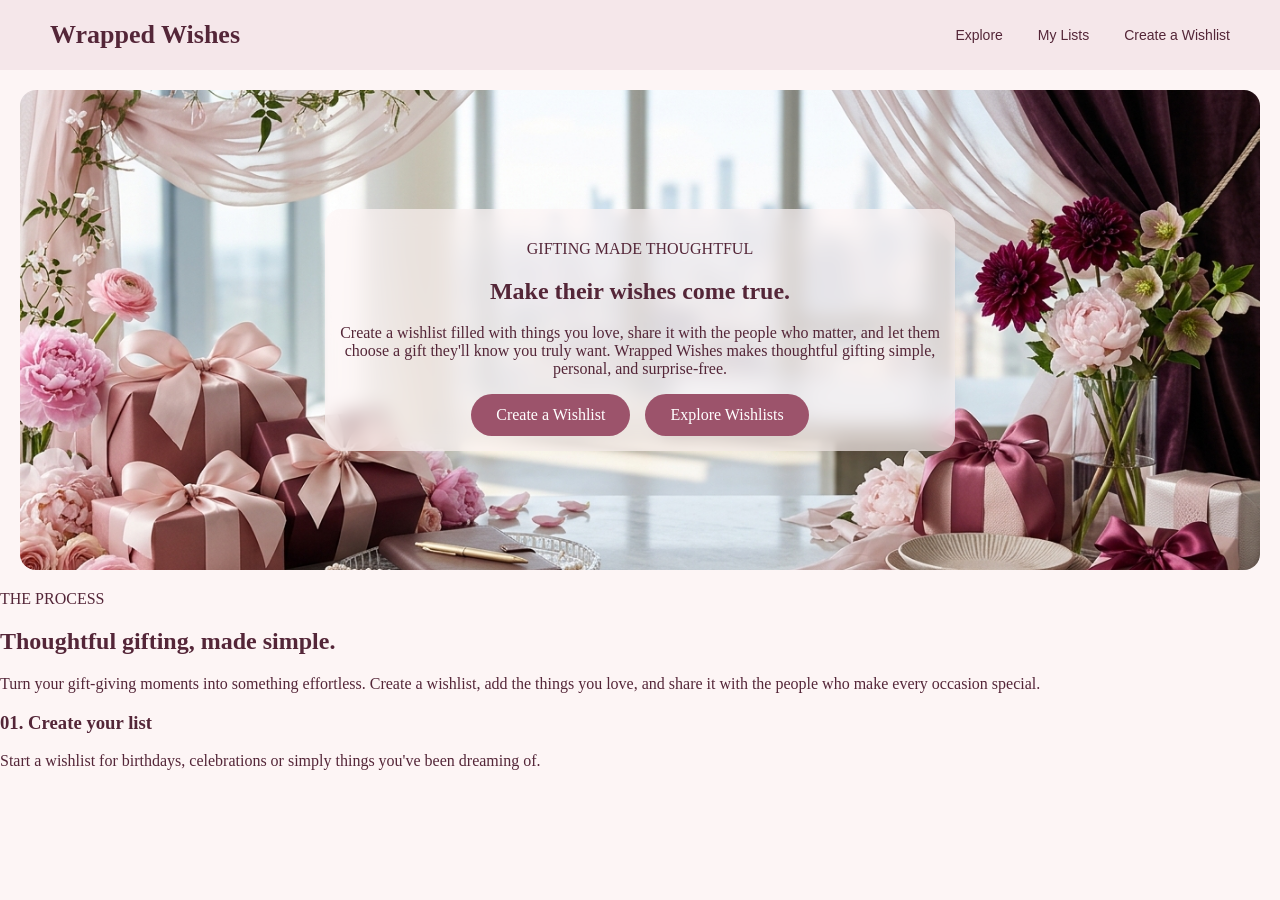
==== index.html @ 37ca3bba "Add my hero section along with the glass morphism effect card" ====
<!doctype html>
<html lang="en">

<head>
  <meta charset="UTF-8" />
  <meta name="viewport" content="width=device-width, initial-scale=1.0" />
  <title>Wrapped Wishes</title>
  <link rel="stylesheet" href="css/style.css" />
</head>

<body>
  <nav>
    <a class="logo" href="index.html">Wrapped Wishes</a>
    <div class="nav-links">
      <a href="explore.html">Explore</a>
      <a href="dashboard.html">My Lists</a>
      <a href="create-wishlist.html">Create a Wishlist</a>
    </div>
  </nav>
  <main>
    <section class="hero">
      <div class="hero-content">
        <p>GIFTING MADE THOUGHTFUL</p>
        <h1>Make their wishes come true.</h1>
        <p>
          Create a wishlist filled with things you love, share it with the
          people who matter, and let them choose a gift they'll know you truly
          want. Wrapped Wishes makes thoughtful gifting simple, personal, and
          surprise-free.

        </p>
        <div class="hero-buttons">
          <a href="create-wishlist.html">Create a Wishlist</a>
          <a href="explore.html">Explore Wishlists</a>
        </div>
    </section>
    <section class="how-it-works">
      <p>THE PROCESS</p>
      <h2>Thoughtful gifting, made simple.</h2>
      <p>Turn your gift-giving moments into something effortless. Create a wishlist, add the things you love, and share
        it with the people who make every occasion special.</p>
        <div class="cards"><div><h3>01. Create your list</h3><p>Start a wishlist for birthdays, celebrations or simply things you've been dreaming of.</p></div><div></div></div>
    </section>
  </main>
  <script src="js/main.js"></script>
</body>

</html>
---- css/style.css ----
:root {
  --soft-blush: #F5E7EA;
  --dusty-rose: #D99BAA;
  --berry: #9C536B;
  --deep-plum: #542638;
  --porcelain: #FDF5F5;
}body {margin: 0;
background-color: var(--porcelain);
color: var(--deep-plum);
}
nav {background-color: var(--soft-blush)
; display: flex;
justify-content: space-between;
align-items: center;
padding: 20px 50px;
}
nav a {color: var(--deep-plum);
text-decoration: none;
font-family: 'Poppins', sans-serif;
  font-size: 14px;}
  nav a:hover {color: var(--berry);}
.logo {color: var(--deep-plum);
font-family: 'Playfair Display', serif;
  font-size: 26px;
  font-weight: 600;}
  .nav-links {
  display: flex;
  gap: 35px;
  align-items: center;
}
.hero {
  background-image: url("../images/hero image.jpg");
  min-height: 400px;
  background-size: cover;
  background-position: center;
  display: flex;
  justify-content: center;
  align-items: center;
  padding: 40px;
  margin: 20px;
  border-radius: 16px;
}
.hero-content {text-align: center;
  max-width: 600px;
  margin: 0 auto;
  text-align: center;
  background: rgba(253, 245, 245, 0.65);
  backdrop-filter: blur(10px);
  border-radius: 16px;
  padding: 15px;
}
.hero-buttons  {
  display: flex;
  justify-content: center;
  gap: 15px;
}

.hero-buttons a {
  background-color: var(--berry);
  color: white;
  text-decoration: none;
  padding: 12px 25px;
  border-radius: 30px;
}
.hero-buttons a:hover {
  background-color: #542638;
  transition: all 0.3s ease;
  transform: translateY(-3px);
}
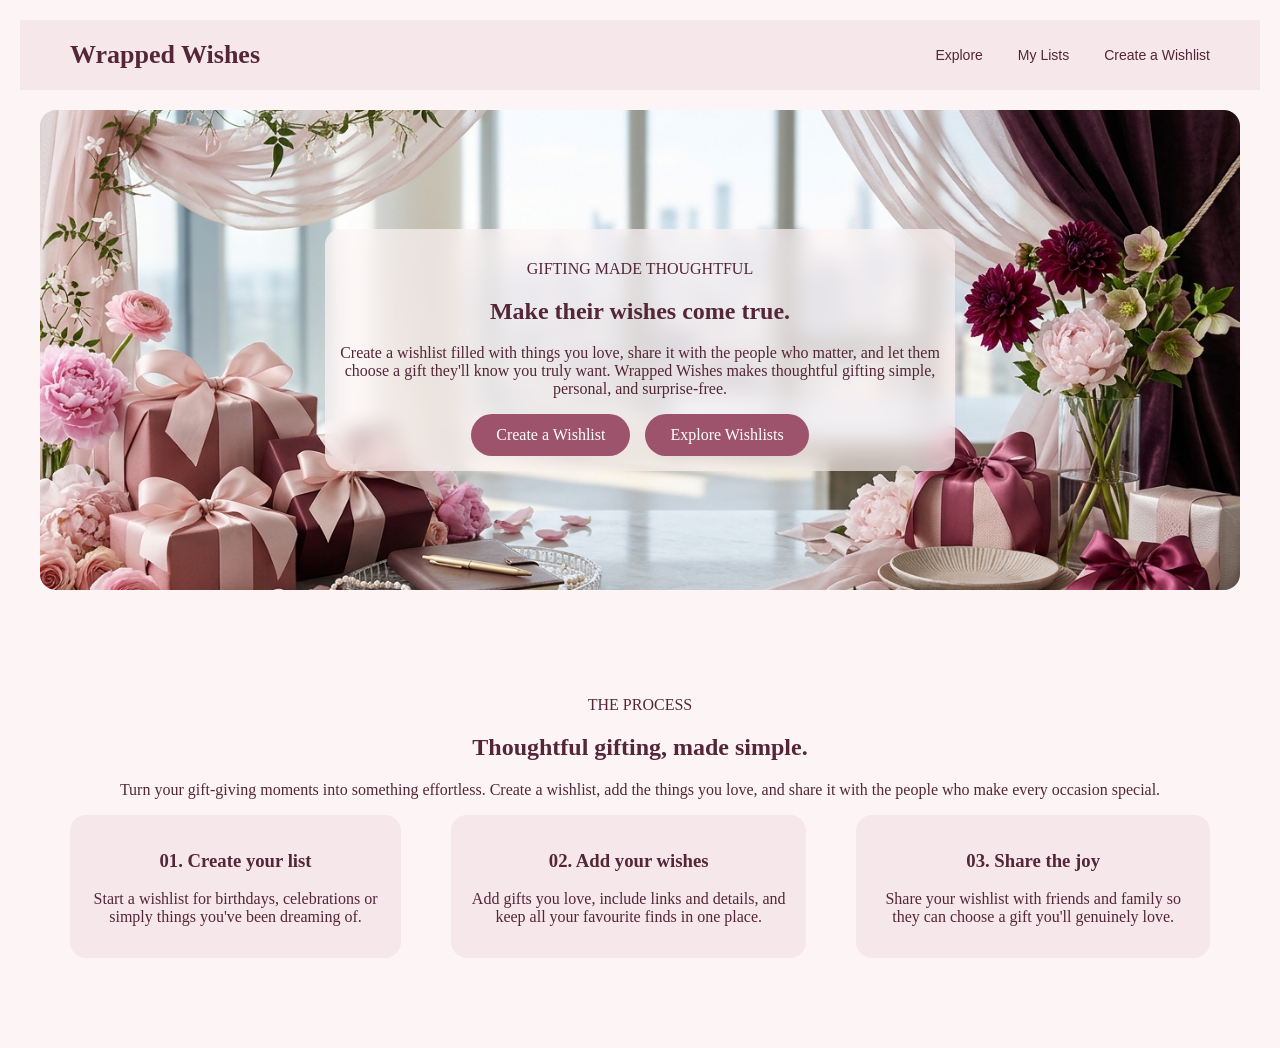
==== commit d6513a4e: "Add my how it works section" ====
--- a/index.html
+++ b/index.html
@@ -39,7 +39,20 @@
       <h2>Thoughtful gifting, made simple.</h2>
       <p>Turn your gift-giving moments into something effortless. Create a wishlist, add the things you love, and share
         it with the people who make every occasion special.</p>
-        <div class="cards"><div><h3>01. Create your list</h3><p>Start a wishlist for birthdays, celebrations or simply things you've been dreaming of.</p></div><div></div></div>
+      <div class="cards">
+        <div class="step-card">
+          <h3>01. Create your list</h3>
+          <p>Start a wishlist for birthdays, celebrations or simply things you've been dreaming of.</p>
+        </div>
+        <div class="wishes-card">
+          <h3>02. Add your wishes</h3>
+          <p>Add gifts you love, include links and details, and keep all your favourite finds in one place.</p>
+        </div>
+        <div class="share-card">
+          <h3>03. Share the joy</h3>
+          <p>Share your wishlist with friends and family so they can choose a gift you'll genuinely love.</p>
+        </div>
+      </div>
     </section>
   </main>
   <script src="js/main.js"></script>
--- a/css/style.css
+++ b/css/style.css
@@ -7,12 +7,15 @@
 }body {margin: 0;
 background-color: var(--porcelain);
 color: var(--deep-plum);
+margin: 20px;
 }
 nav {background-color: var(--soft-blush)
 ; display: flex;
 justify-content: space-between;
 align-items: center;
 padding: 20px 50px;
+margin: 0;
+
 }
 nav a {color: var(--deep-plum);
 text-decoration: none;
@@ -66,4 +69,22 @@
   background-color: #542638;
   transition: all 0.3s ease;
   transform: translateY(-3px);
-}+}
+.how-it-works {
+  padding: 70px 50px;
+  text-align: center;
+} 
+.cards {display: flex;
+justify-content: space-between; 
+max-width: fit-content;
+gap: 50px;
+}
+.step-card{background-color: var(--soft-blush);border-radius: 16px;
+  padding: 16px;
+}
+.wishes-card{background-color: var(--soft-blush);border-radius: 16px;
+  padding: 16px;
+}
+.share-card{background-color: var(--soft-blush);border-radius: 16px;
+  padding: 16px;
+}
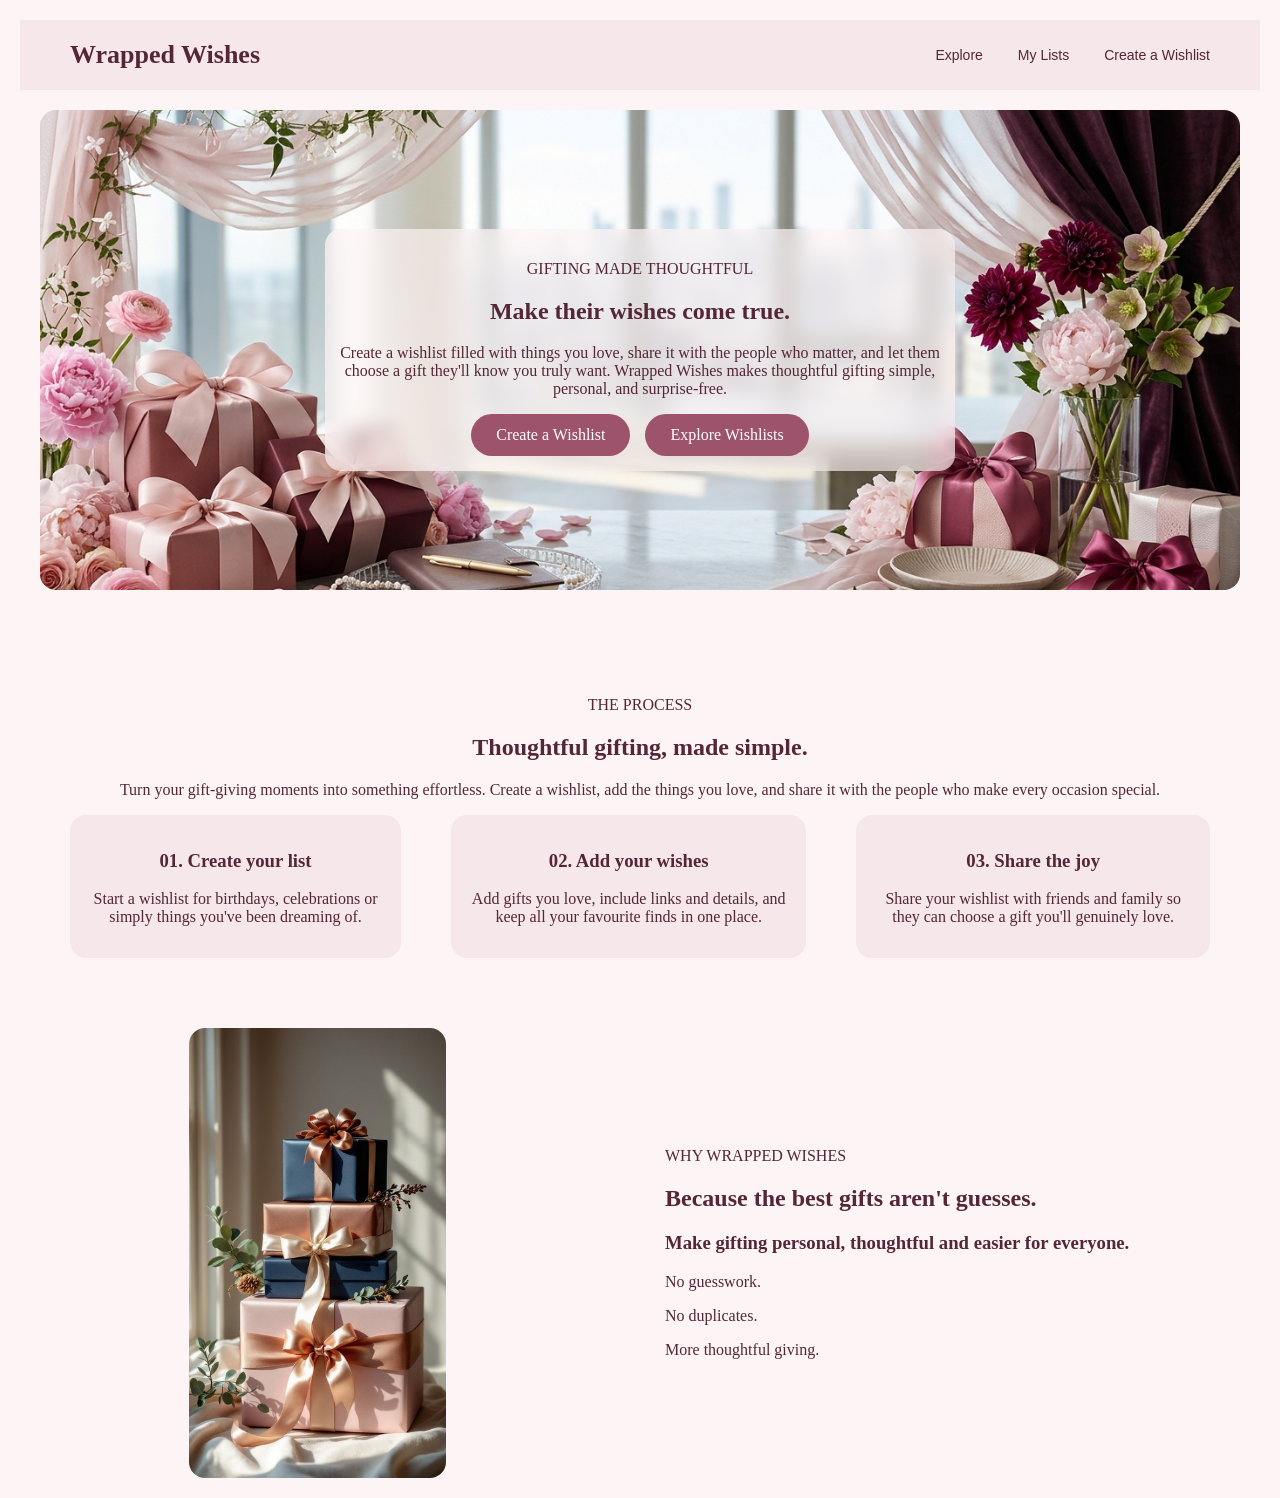
==== commit 44292d1a: "Add my why-us section" ====
--- a/index.html
+++ b/index.html
@@ -33,6 +33,7 @@
           <a href="create-wishlist.html">Create a Wishlist</a>
           <a href="explore.html">Explore Wishlists</a>
         </div>
+        </div>
     </section>
     <section class="how-it-works">
       <p>THE PROCESS</p>
@@ -54,6 +55,19 @@
         </div>
       </div>
     </section>
+    <section class="why-us">
+      <div class="why-image"> <img src="images/why-img.jpg" alt="An image of gift boxes"></div>
+      <div class="why-content">
+        <p>WHY WRAPPED WISHES</p>
+        <h2>Because the best gifts aren't guesses.</h2>
+        <h3>Make gifting personal, thoughtful and easier for everyone.</h3>
+        <p>No guesswork.</p>
+        <p>No duplicates.</p>
+        <p>More thoughtful giving.
+
+        </p>
+      </div>
+    </section>
   </main>
   <script src="js/main.js"></script>
 </body>
--- a/css/style.css
+++ b/css/style.css
@@ -1,32 +1,40 @@
 :root {
-  --soft-blush: #F5E7EA;
-  --dusty-rose: #D99BAA;
-  --berry: #9C536B;
+  --soft-blush: #f5e7ea;
+  --dusty-rose: #d99baa;
+  --berry: #9c536b;
   --deep-plum: #542638;
-  --porcelain: #FDF5F5;
-}body {margin: 0;
-background-color: var(--porcelain);
-color: var(--deep-plum);
-margin: 20px;
+  --porcelain: #fdf5f5;
 }
-nav {background-color: var(--soft-blush)
-; display: flex;
-justify-content: space-between;
-align-items: center;
-padding: 20px 50px;
-margin: 0;
-
+body {
+  margin: 0;
+  background-color: var(--porcelain);
+  color: var(--deep-plum);
+  margin: 20px;
 }
-nav a {color: var(--deep-plum);
-text-decoration: none;
-font-family: 'Poppins', sans-serif;
-  font-size: 14px;}
-  nav a:hover {color: var(--berry);}
-.logo {color: var(--deep-plum);
-font-family: 'Playfair Display', serif;
+nav {
+  background-color: var(--soft-blush);
+  display: flex;
+  justify-content: space-between;
+  align-items: center;
+  padding: 20px 50px;
+  margin: 0;
+}
+nav a {
+  color: var(--deep-plum);
+  text-decoration: none;
+  font-family: "Poppins", sans-serif;
+  font-size: 14px;
+}
+nav a:hover {
+  color: var(--berry);
+}
+.logo {
+  color: var(--deep-plum);
+  font-family: "Playfair Display", serif;
   font-size: 26px;
-  font-weight: 600;}
-  .nav-links {
+  font-weight: 600;
+}
+.nav-links {
   display: flex;
   gap: 35px;
   align-items: center;
@@ -43,7 +51,8 @@
   margin: 20px;
   border-radius: 16px;
 }
-.hero-content {text-align: center;
+.hero-content {
+  text-align: center;
   max-width: 600px;
   margin: 0 auto;
   text-align: center;
@@ -52,7 +61,7 @@
   border-radius: 16px;
   padding: 15px;
 }
-.hero-buttons  {
+.hero-buttons {
   display: flex;
   justify-content: center;
   gap: 15px;
@@ -73,18 +82,39 @@
 .how-it-works {
   padding: 70px 50px;
   text-align: center;
-} 
-.cards {display: flex;
-justify-content: space-between; 
-max-width: fit-content;
-gap: 50px;
 }
-.step-card{background-color: var(--soft-blush);border-radius: 16px;
+.cards {
+  display: flex;
+  justify-content: space-between;
+  max-width: fit-content;
+  gap: 50px;
+}
+.step-card {
+  background-color: var(--soft-blush);
+  border-radius: 16px;
   padding: 16px;
 }
-.wishes-card{background-color: var(--soft-blush);border-radius: 16px;
+.wishes-card {
+  background-color: var(--soft-blush);
+  border-radius: 16px;
   padding: 16px;
 }
-.share-card{background-color: var(--soft-blush);border-radius: 16px;
+.share-card {
+  background-color: var(--soft-blush);
+  border-radius: 16px;
   padding: 16px;
 }
+.why-us {
+  display: grid;
+  gap: 50px;
+  grid-template-columns: 1fr 1fr;
+  align-items: center;
+}
+.why-image img {
+  max-height: 450px;
+  height: 450px;
+  border-radius: 16px;
+  display: block;
+  margin-left: auto;
+  margin-right: auto;
+}
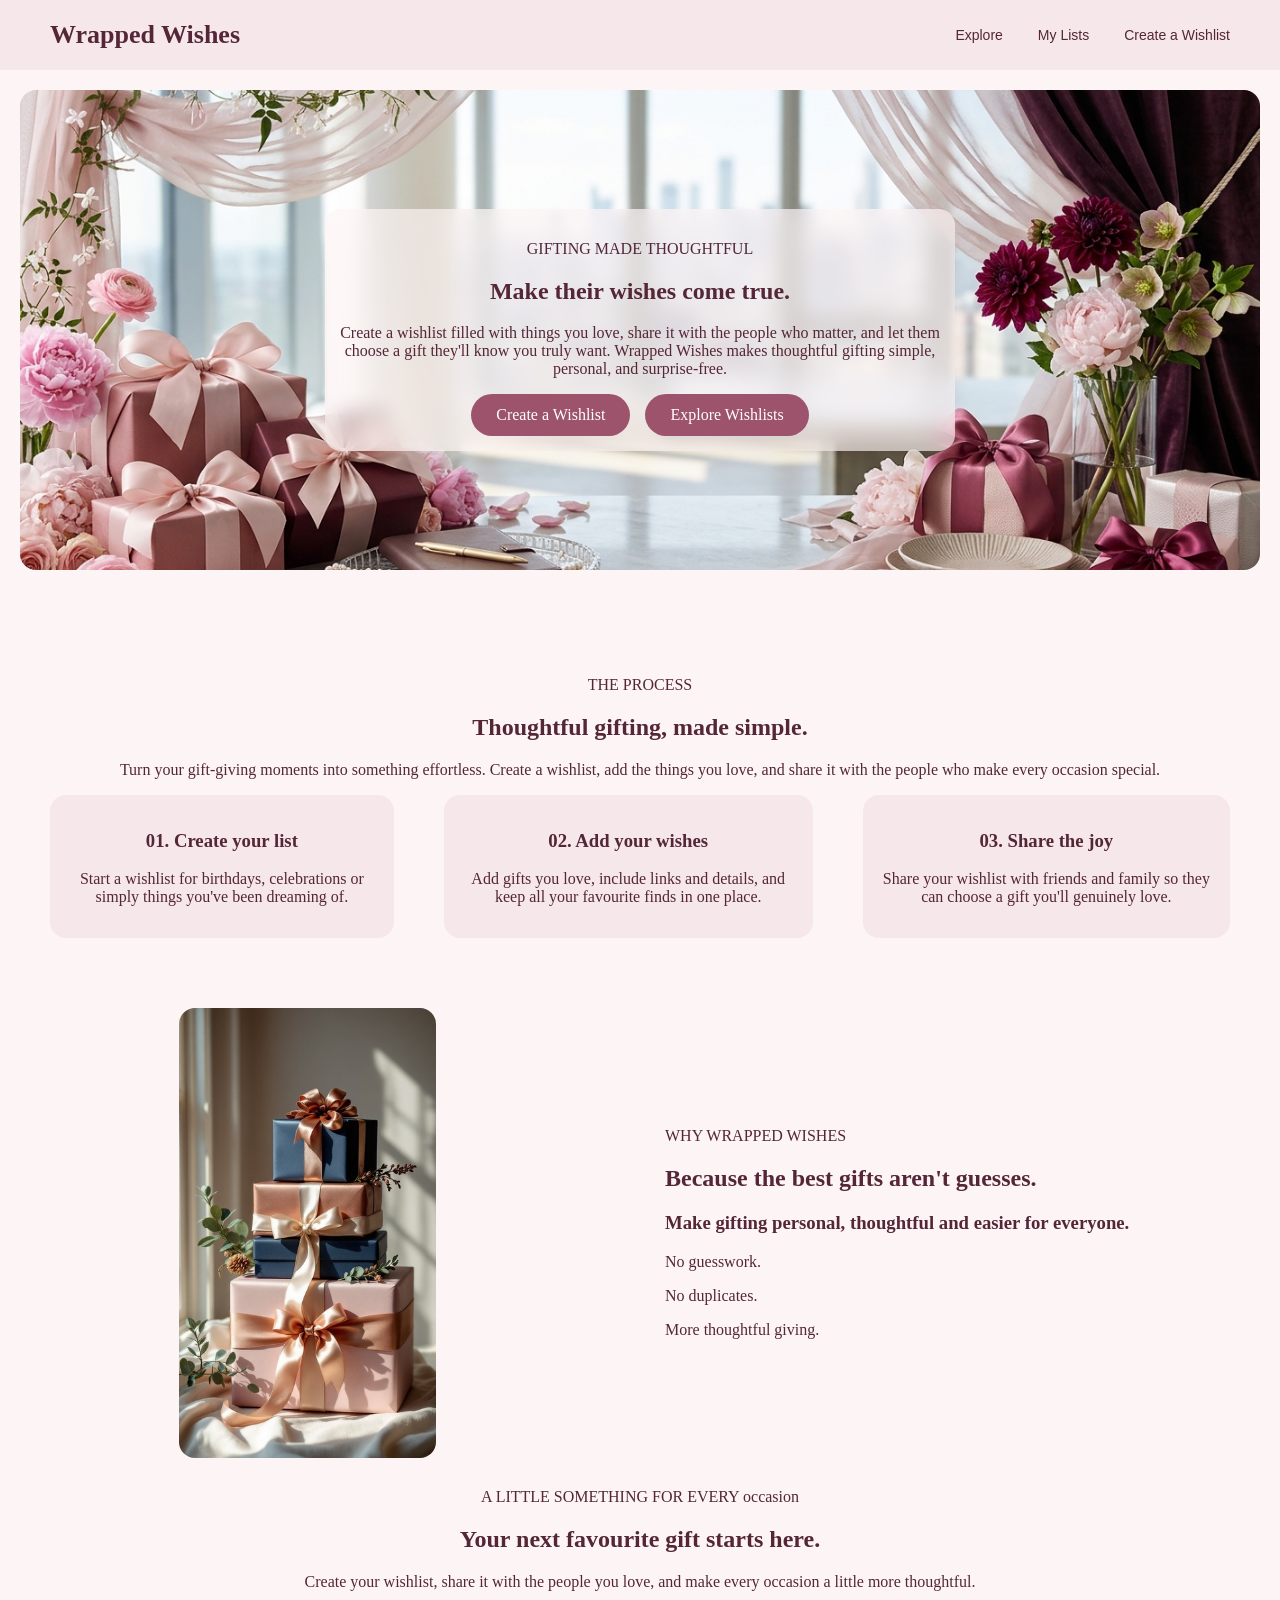
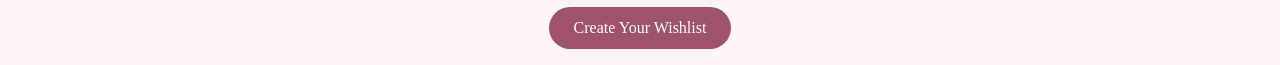
==== commit 069a1b62: "Add my CTA" ====
--- a/index.html
+++ b/index.html
@@ -1,75 +1,92 @@
 <!doctype html>
 <html lang="en">
+  <head>
+    <meta charset="UTF-8" />
+    <meta name="viewport" content="width=device-width, initial-scale=1.0" />
+    <title>Wrapped Wishes</title>
+    <link rel="stylesheet" href="css/style.css" />
+  </head>
 
-<head>
-  <meta charset="UTF-8" />
-  <meta name="viewport" content="width=device-width, initial-scale=1.0" />
-  <title>Wrapped Wishes</title>
-  <link rel="stylesheet" href="css/style.css" />
-</head>
-
-<body>
-  <nav>
-    <a class="logo" href="index.html">Wrapped Wishes</a>
-    <div class="nav-links">
-      <a href="explore.html">Explore</a>
-      <a href="dashboard.html">My Lists</a>
-      <a href="create-wishlist.html">Create a Wishlist</a>
-    </div>
-  </nav>
-  <main>
-    <section class="hero">
-      <div class="hero-content">
-        <p>GIFTING MADE THOUGHTFUL</p>
-        <h1>Make their wishes come true.</h1>
+  <body>
+    <nav>
+      <a class="logo" href="index.html">Wrapped Wishes</a>
+      <div class="nav-links">
+        <a href="explore.html">Explore</a>
+        <a href="dashboard.html">My Lists</a>
+        <a href="create-wishlist.html">Create a Wishlist</a>
+      </div>
+    </nav>
+    <main>
+      <section class="hero">
+        <div class="hero-content">
+          <p>GIFTING MADE THOUGHTFUL</p>
+          <h1>Make their wishes come true.</h1>
+          <p>
+            Create a wishlist filled with things you love, share it with the
+            people who matter, and let them choose a gift they'll know you truly
+            want. Wrapped Wishes makes thoughtful gifting simple, personal, and
+            surprise-free.
+          </p>
+          <div class="hero-buttons">
+            <a href="create-wishlist.html">Create a Wishlist</a>
+            <a href="explore.html">Explore Wishlists</a>
+          </div>
+        </div>
+      </section>
+      <section class="how-it-works">
+        <p>THE PROCESS</p>
+        <h2>Thoughtful gifting, made simple.</h2>
         <p>
-          Create a wishlist filled with things you love, share it with the
-          people who matter, and let them choose a gift they'll know you truly
-          want. Wrapped Wishes makes thoughtful gifting simple, personal, and
-          surprise-free.
-
+          Turn your gift-giving moments into something effortless. Create a
+          wishlist, add the things you love, and share it with the people who
+          make every occasion special.
         </p>
-        <div class="hero-buttons">
-          <a href="create-wishlist.html">Create a Wishlist</a>
-          <a href="explore.html">Explore Wishlists</a>
+        <div class="cards">
+          <div class="step-card">
+            <h3>01. Create your list</h3>
+            <p>
+              Start a wishlist for birthdays, celebrations or simply things
+              you've been dreaming of.
+            </p>
+          </div>
+          <div class="wishes-card">
+            <h3>02. Add your wishes</h3>
+            <p>
+              Add gifts you love, include links and details, and keep all your
+              favourite finds in one place.
+            </p>
+          </div>
+          <div class="share-card">
+            <h3>03. Share the joy</h3>
+            <p>
+              Share your wishlist with friends and family so they can choose a
+              gift you'll genuinely love.
+            </p>
+          </div>
         </div>
+      </section>
+      <section class="why-us">
+        <div class="why-image">
+          <img src="images/why-img.jpg" alt="An image of gift boxes" />
         </div>
-    </section>
-    <section class="how-it-works">
-      <p>THE PROCESS</p>
-      <h2>Thoughtful gifting, made simple.</h2>
-      <p>Turn your gift-giving moments into something effortless. Create a wishlist, add the things you love, and share
-        it with the people who make every occasion special.</p>
-      <div class="cards">
-        <div class="step-card">
-          <h3>01. Create your list</h3>
-          <p>Start a wishlist for birthdays, celebrations or simply things you've been dreaming of.</p>
+        <div class="why-content">
+          <p>WHY WRAPPED WISHES</p>
+          <h2>Because the best gifts aren't guesses.</h2>
+          <h3>Make gifting personal, thoughtful and easier for everyone.</h3>
+          <p>No guesswork.</p>
+          <p>No duplicates.</p>
+          <p>More thoughtful giving.</p>
         </div>
-        <div class="wishes-card">
-          <h3>02. Add your wishes</h3>
-          <p>Add gifts you love, include links and details, and keep all your favourite finds in one place.</p>
-        </div>
-        <div class="share-card">
-          <h3>03. Share the joy</h3>
-          <p>Share your wishlist with friends and family so they can choose a gift you'll genuinely love.</p>
-        </div>
-      </div>
-    </section>
-    <section class="why-us">
-      <div class="why-image"> <img src="images/why-img.jpg" alt="An image of gift boxes"></div>
-      <div class="why-content">
-        <p>WHY WRAPPED WISHES</p>
-        <h2>Because the best gifts aren't guesses.</h2>
-        <h3>Make gifting personal, thoughtful and easier for everyone.</h3>
-        <p>No guesswork.</p>
-        <p>No duplicates.</p>
-        <p>More thoughtful giving.
-
-        </p>
-      </div>
-    </section>
-  </main>
-  <script src="js/main.js"></script>
-</body>
-
-</html>+      </section>
+      <section class="CTA">
+        <p>A LITTLE SOMETHING FOR EVERY occasion</p>
+        <h2>Your next favourite gift starts here.</h2>
+        <p>
+          Create your wishlist, share it with the people you love, and make
+          every occasion a little more thoughtful.
+        </p> <p><a href="create-wishlist.html">Create Your Wishlist</a><p>
+      </section>
+    </main>
+    <script src="js/main.js"></script>
+  </body>
+</html>
--- a/css/style.css
+++ b/css/style.css
@@ -9,7 +9,7 @@
   margin: 0;
   background-color: var(--porcelain);
   color: var(--deep-plum);
-  margin: 20px;
+  
 }
 nav {
   background-color: var(--soft-blush);
@@ -118,3 +118,22 @@
   margin-left: auto;
   margin-right: auto;
 }
+.CTA {
+  text-align: center;
+  margin-top: 30px;
+}
+
+.CTA a {
+  display: inline-block;
+  background-color: var(--berry);
+  color: white;
+  text-decoration: none;
+  padding: 12px 25px;
+  border-radius: 30px;
+}
+
+.CTA a:hover {
+  background-color: #542638;
+  transition: all 0.3s ease;
+  transform: translateY(-3px);
+}
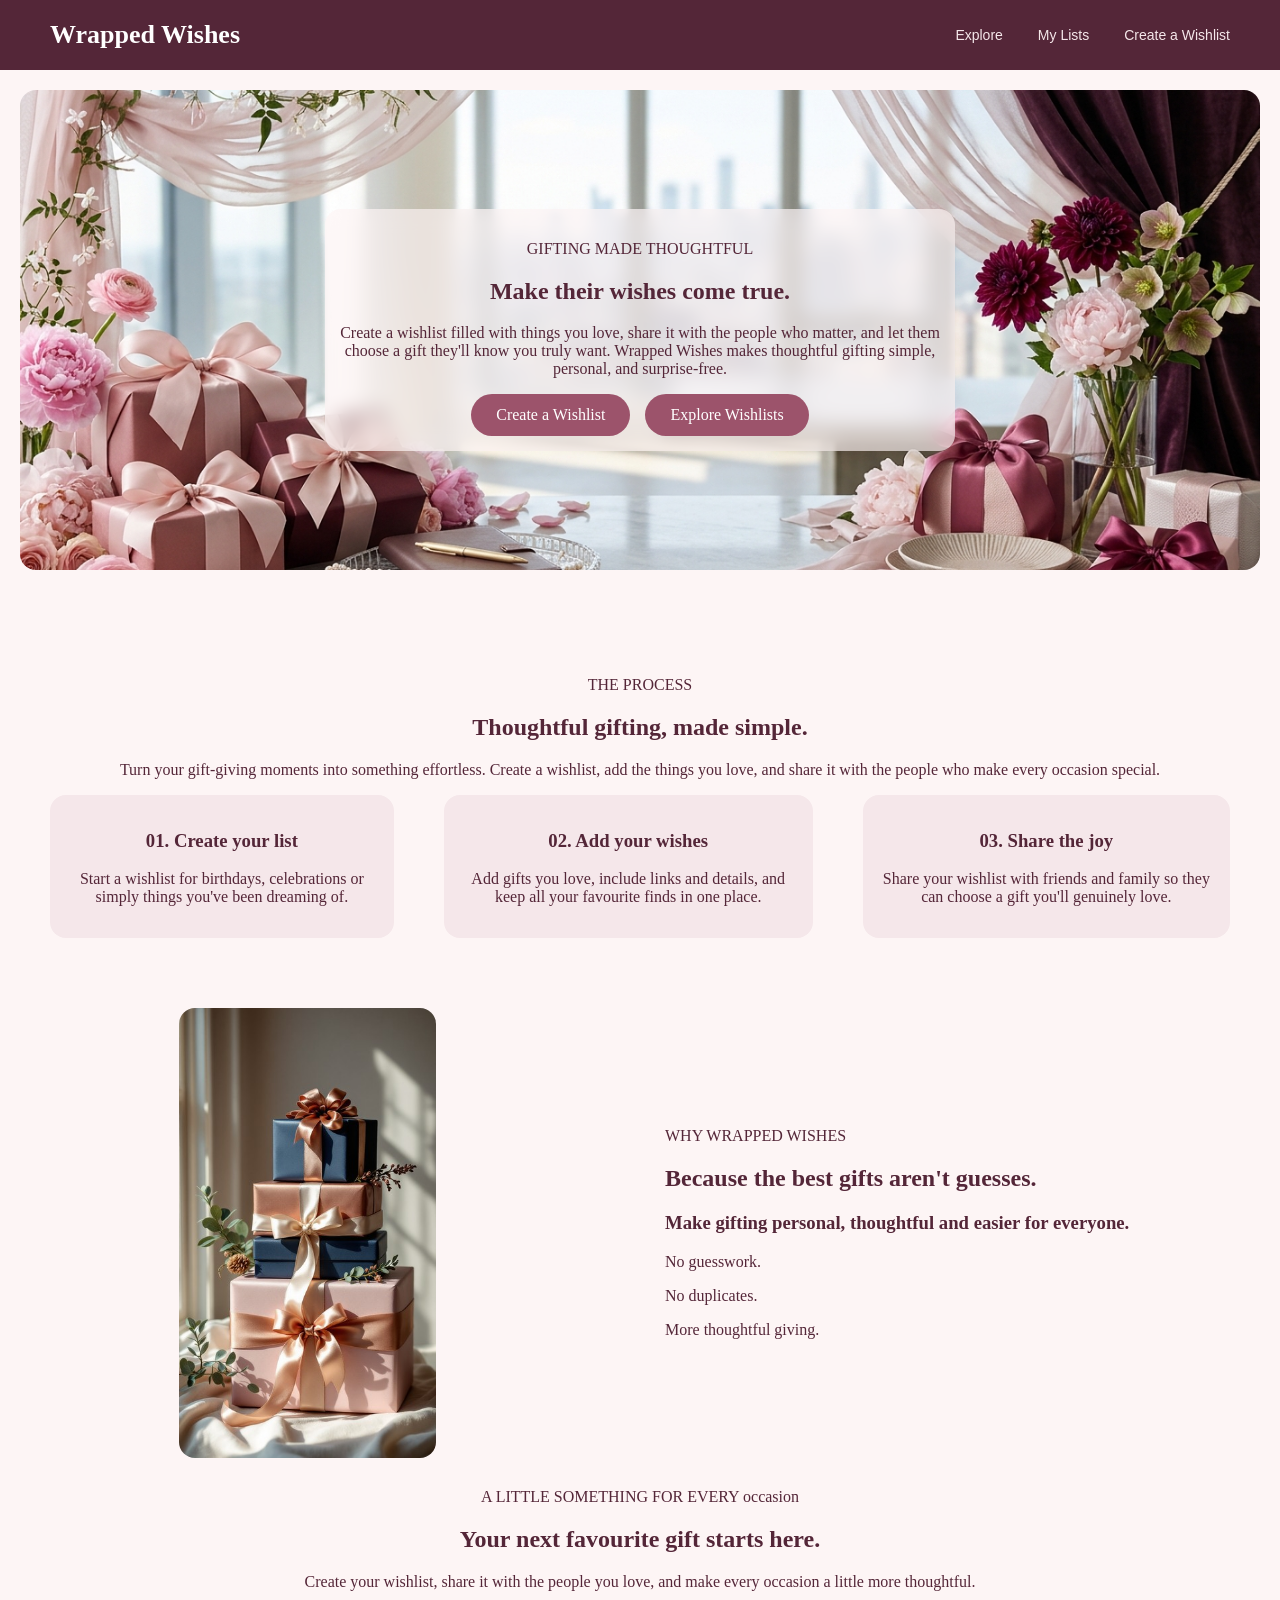
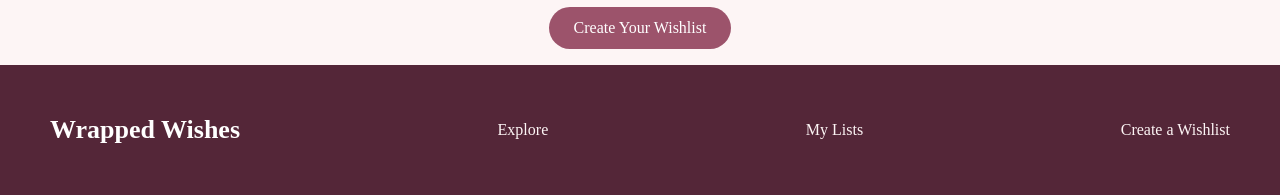
==== commit 2f0e1d19: "Add my unstyled sign in page" ====
--- a/index.html
+++ b/index.html
@@ -86,6 +86,14 @@
           every occasion a little more thoughtful.
         </p> <p><a href="create-wishlist.html">Create Your Wishlist</a><p>
       </section>
+      <section class="footer">
+        <footer>
+         <a class="logo" href="index.html">Wrapped Wishes</a>  
+        <a class="nav-links" href="explore.html">Explore</a>
+        <a class="nav-links" href="dashboard.html">My Lists</a>
+        <a class="nav-links" href="create-wishlist.html">Create a Wishlist</a>
+            </footer>
+      </section>
     </main>
     <script src="js/main.js"></script>
   </body>
--- a/css/style.css
+++ b/css/style.css
@@ -9,10 +9,9 @@
   margin: 0;
   background-color: var(--porcelain);
   color: var(--deep-plum);
-  
 }
 nav {
-  background-color: var(--soft-blush);
+  background-color: var(--deep-plum);
   display: flex;
   justify-content: space-between;
   align-items: center;
@@ -20,7 +19,7 @@
   margin: 0;
 }
 nav a {
-  color: var(--deep-plum);
+  color: var(--soft-blush);
   text-decoration: none;
   font-family: "Poppins", sans-serif;
   font-size: 14px;
@@ -137,3 +136,50 @@
   transition: all 0.3s ease;
   transform: translateY(-3px);
 }
+footer {
+  display: flex;
+  justify-content: space-between;
+  align-items: center;
+  width: 100%;
+  max-width: 100%;
+  padding: 50px;
+  box-sizing: border-box;
+  background-color: #542638;
+}
+.logo {
+  color: white;
+}
+footer a {
+  text-decoration: none;
+  color: #fdf5f5;
+}
+.back-button {
+  background-color: #542638;
+  color: white;
+  padding: 9px;
+  border-radius: 16px;
+  margin: 10px;
+  text-decoration: none;
+}
+.container {
+  display: flex;
+  width: 100%;
+
+}
+
+.left,
+.right {
+  width: 50%;
+  box-sizing: border-box;
+  padding: 40px;
+}
+.left img {
+  width: 100%;
+  max-width: 400px;
+  height: 300px;
+  object-fit: cover;
+  display: block;
+  margin: 20px auto;
+  border-radius: 16px;
+}
+.container {display: flex; justify-content: space-between; align-items: center; min-height: 100vh; padding: 4rem;}
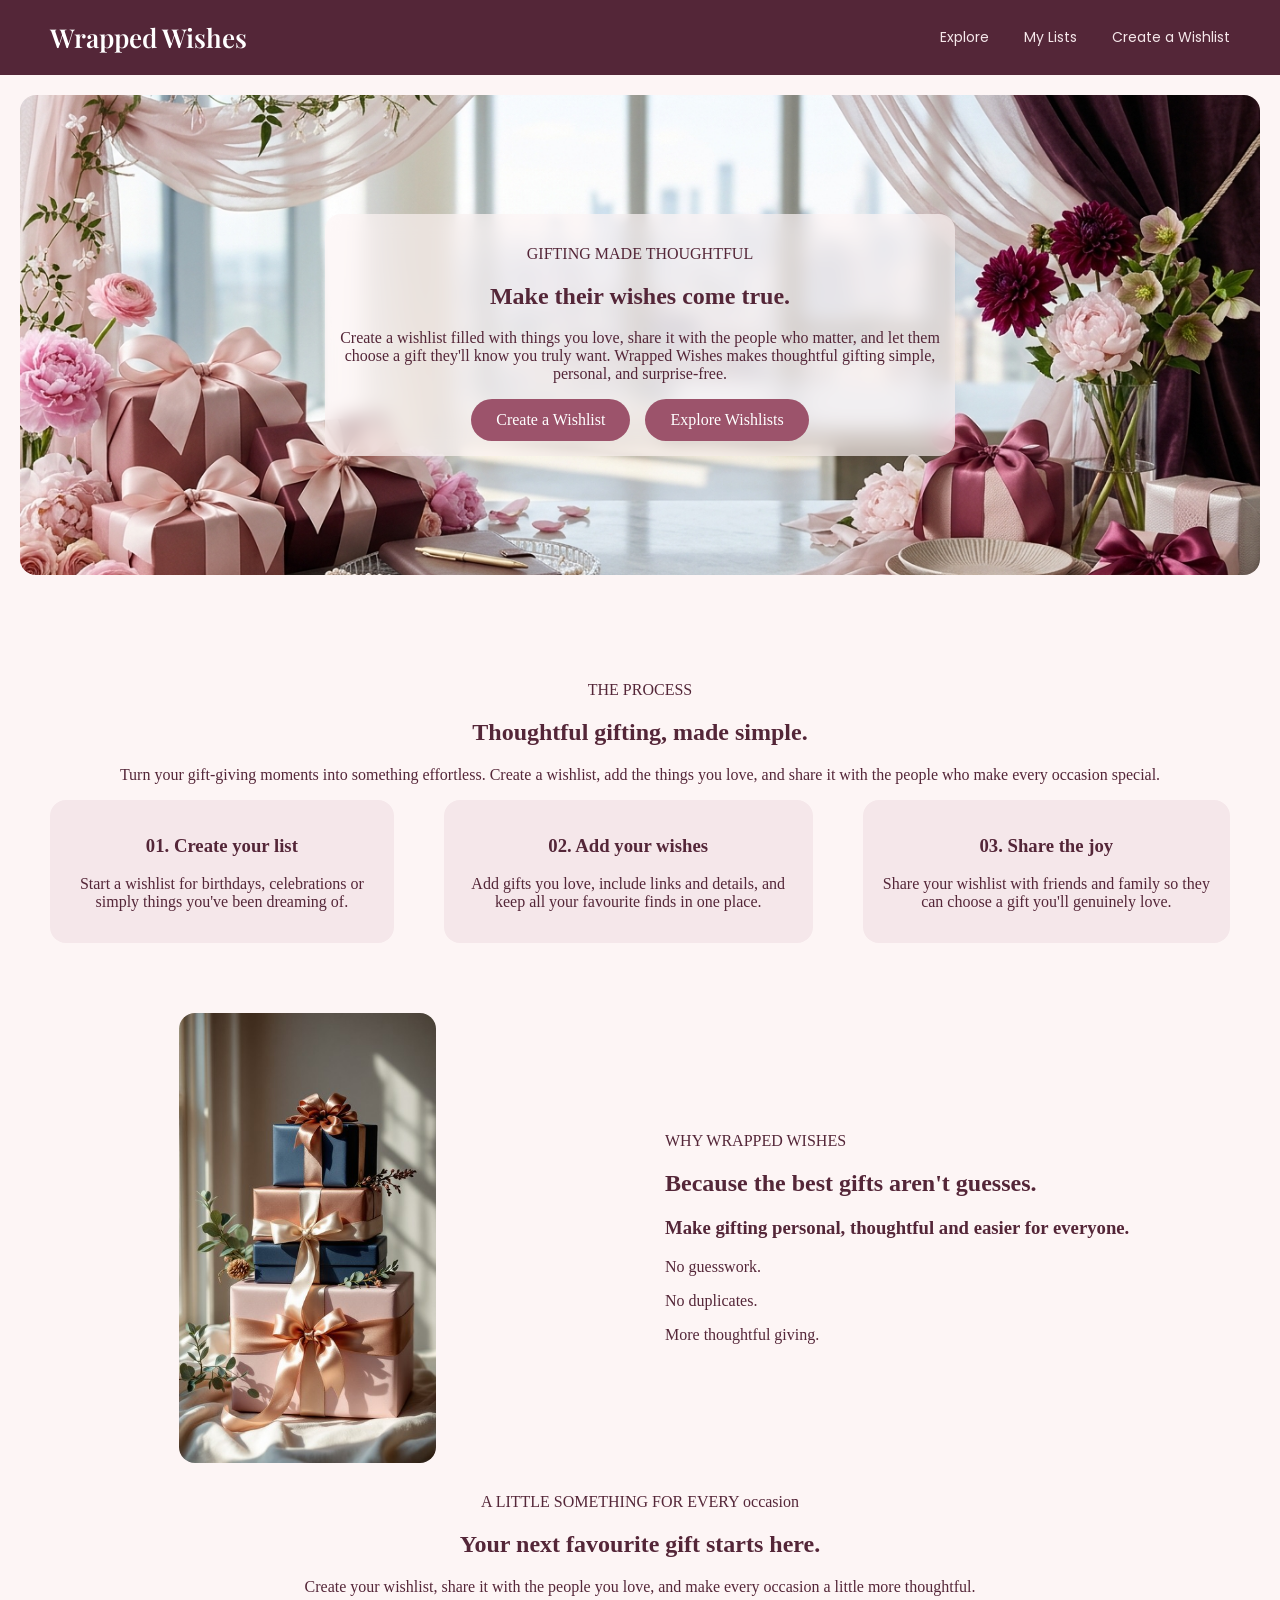
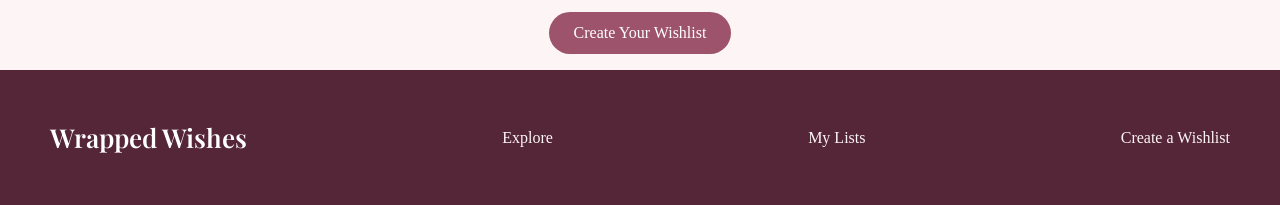
==== commit a5c49bf8: "Add styling to dashboard" ====
--- a/index.html
+++ b/index.html
@@ -5,6 +5,12 @@
     <meta name="viewport" content="width=device-width, initial-scale=1.0" />
     <title>Wrapped Wishes</title>
     <link rel="stylesheet" href="css/style.css" />
+    <link rel="preconnect" href="https://fonts.googleapis.com">
+<link rel="preconnect" href="https://fonts.gstatic.com" crossorigin>
+<link href="https://fonts.googleapis.com/css2?family=Playfair+Display:ital,wght@0,400..900;1,400..900&display=swap" rel="stylesheet">
+<link rel="preconnect" href="https://fonts.googleapis.com">
+<link rel="preconnect" href="https://fonts.gstatic.com" crossorigin>
+<link href="https://fonts.googleapis.com/css2?family=Playfair+Display:ital,wght@0,400..900;1,400..900&family=Poppins:ital,wght@0,100;0,200;0,300;0,400;0,500;0,600;0,700;0,800;0,900;1,100;1,200;1,300;1,400;1,500;1,600;1,700;1,800;1,900&display=swap" rel="stylesheet">
   </head>
 
   <body>
--- a/css/style.css
+++ b/css/style.css
@@ -182,4 +182,104 @@
   margin: 20px auto;
   border-radius: 16px;
 }
-.container {display: flex; justify-content: space-between; align-items: center; min-height: 100vh; padding: 4rem;}+.container {display: flex; justify-content: space-between; align-items: center; min-height: 100vh; padding: 4rem;}
+.dashboard {max-width: 1200px;
+  margin: 0 auto;
+  padding: 60px 40px;
+  min-height: 100vh;
+  box-sizing: border-box;
+  font-family: "Poppins", sans-serif;
+  text-align: center;}
+  #wishlist-container {
+    display: grid;
+    grid-template-columns: repeat(3, 1fr);
+    gap: 25px;
+    margin-top: 30px;
+    align-items: stretch;
+    background-color: var(--soft-blush);
+padding: 25px;
+border-radius: 20px;
+}
+.wishlist-card {
+    background-color: var(--porcelain);
+    padding: 25px;
+    border-radius: 18px;
+    box-shadow: 0 5px 20px rgba(84, 38, 56, 0.08);
+    display: flex;
+    flex-direction: column;
+    gap: 15px;
+    transition: transform 0.3s ease, box-shadow 0.3s ease;
+}
+
+.wishlist-card:hover {
+    transform: translateY(-5px);
+    box-shadow: 0 10px 25px rgba(84, 38, 56, 0.13);
+}
+.dash-links {
+    background-color: var(--deep-plum);
+    padding: 16px 24px;
+    color: white;
+    border-radius: 16px;
+    margin: 15px;
+    display: inline-block;
+    transition: background-color 0.3s ease, transform 0.3s ease;
+}
+
+.dash-links  {
+    text-decoration: none ;
+    color: white;
+}
+
+.dash-links:hover {
+    background-color: var(--berry);
+    transform: translateY(-3px);
+}
+.gift-link {
+    color: var(--berry);
+    text-decoration: none;
+    font-family: "Poppins", sans-serif;
+    font-size: 14px;
+    font-weight: 500;
+    transition: color 0.3s ease;
+}
+
+.gift-link:hover {
+    color: var(--deep-plum);
+    text-decoration: underline;
+}
+.edit-btn {
+    background-color: var(--soft-blush);
+    color: var(--deep-plum);
+    border: 1px solid var(--dusty-rose);
+    padding: 10px 20px;
+    border-radius: 10px;
+    cursor: pointer;
+    font-family: "Poppins", sans-serif;
+    transition: 0.3s ease;
+}
+
+.edit-btn:hover {
+    background-color: var(--dusty-rose);
+}
+
+.delete-btn {
+    background-color: var(--deep-plum);
+    color: white;
+    border: none;
+    padding: 10px 20px;
+    border-radius: 10px;
+    cursor: pointer;
+    font-family: "Poppins", sans-serif;
+    transition: 0.3s ease;
+}
+
+.delete-btn:hover {
+    background-color: var(--berry);
+}
+.dashboard-hero {
+    background: linear-gradient(135deg, var(--soft-blush), var(--porcelain));
+    padding: 65px 45px;
+    border-radius: 25px;
+    margin-bottom: 45px;
+    text-align: center;
+}
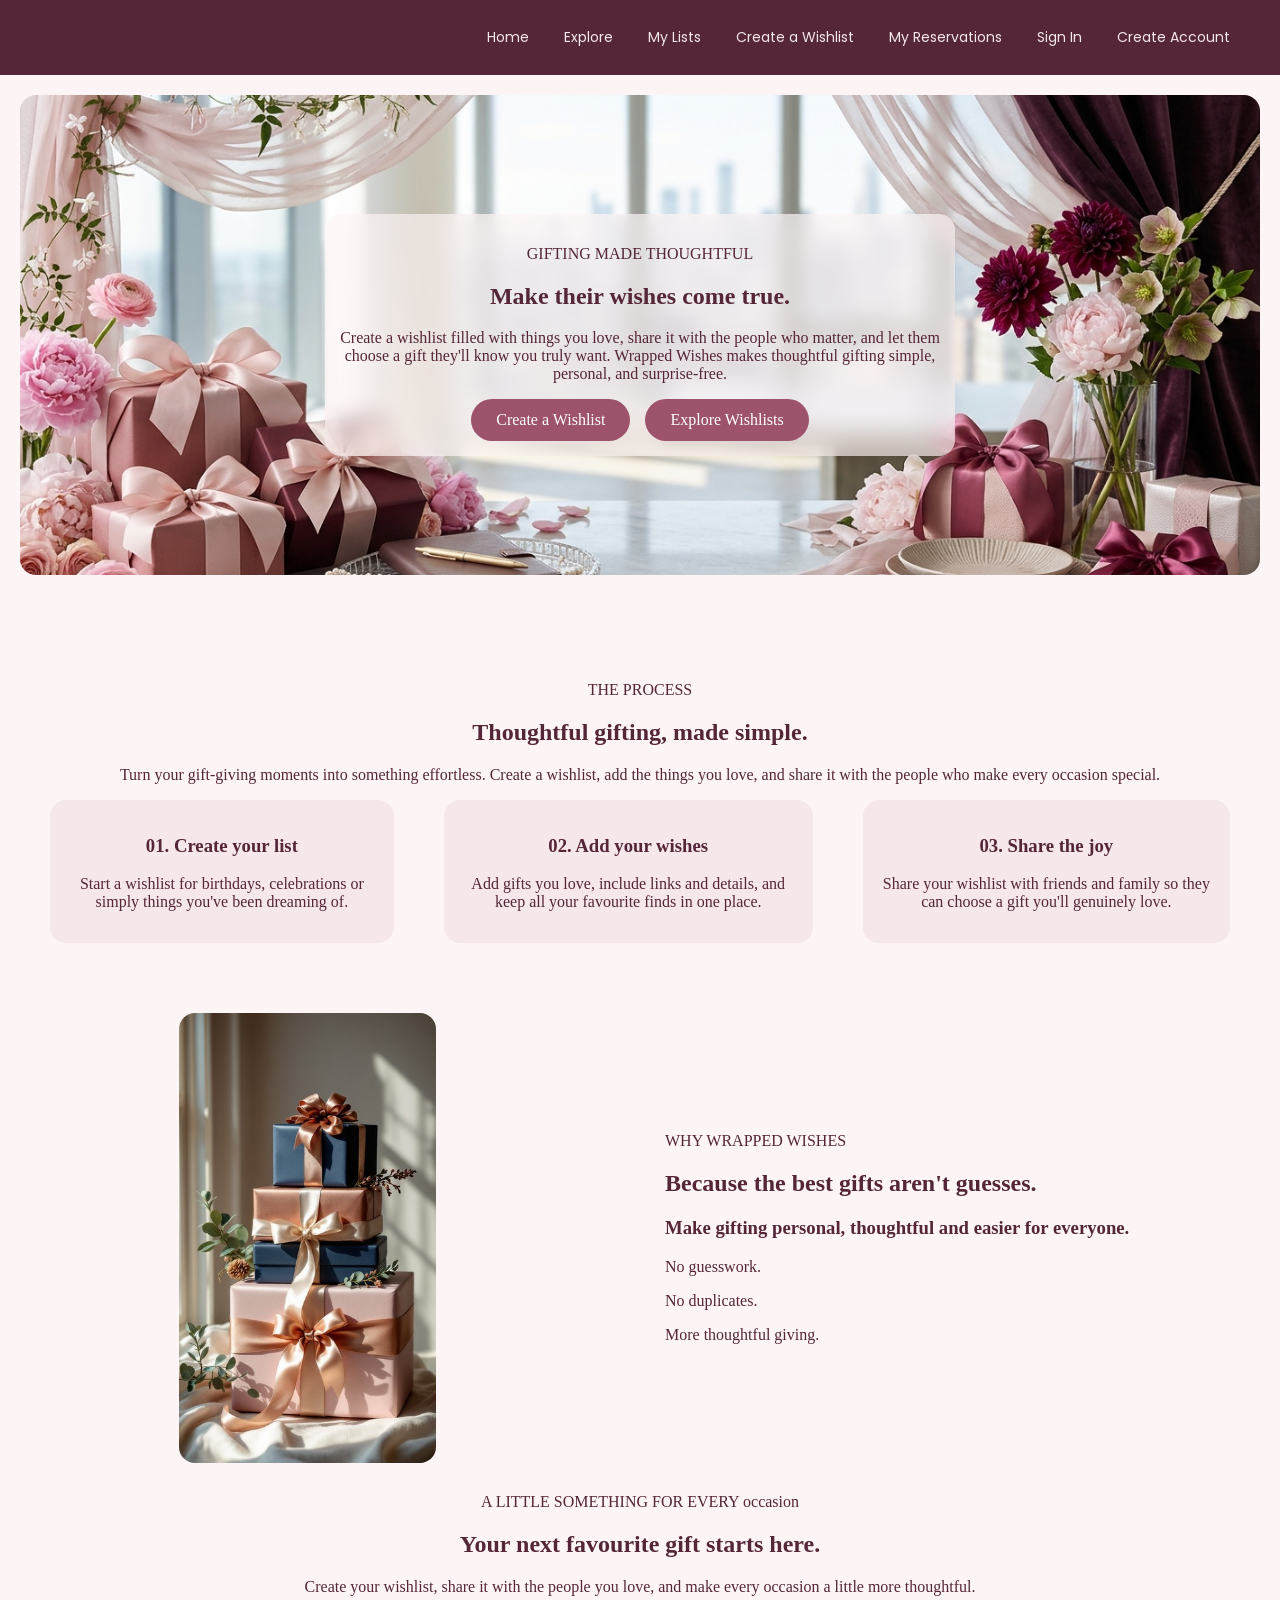
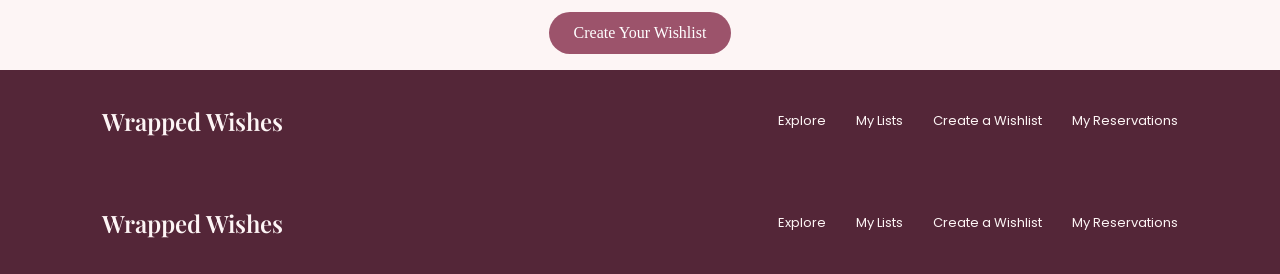
==== commit 691f0d24: "Add my updated footers and navbars across all pages" ====
--- a/index.html
+++ b/index.html
@@ -14,15 +14,21 @@
   </head>
 
   <body>
-    <nav>
-      <a class="logo" href="index.html">Wrapped Wishes</a>
-      <div class="nav-links">
-        <a href="explore.html">Explore</a>
-        <a href="dashboard.html">My Lists</a>
-        <a href="create-wishlist.html">Create a Wishlist</a>
-      </div>
-    </nav>
-    <main>
+   
+<nav>
+  <a class="logo" href="index.html">Wrapped Wishes</a>
+
+  <div class="nav-links">
+    <a href="index.html">Home</a>
+    <a href="explore.html">Explore</a>
+    <a href="dashboard.html">My Lists</a>
+    <a href="create-wishlist.html">Create a Wishlist</a>
+    <a href="reservations.html">My Reservations</a>
+    <a href="sign-in.html">Sign In</a>
+    <a href="create-account.html">Create Account</a>
+  </div>
+</nav>
+<main>
       <section class="hero">
         <div class="hero-content">
           <p>GIFTING MADE THOUGHTFUL</p>
@@ -93,14 +99,34 @@
         </p> <p><a href="create-wishlist.html">Create Your Wishlist</a><p>
       </section>
       <section class="footer">
-        <footer>
-         <a class="logo" href="index.html">Wrapped Wishes</a>  
-        <a class="nav-links" href="explore.html">Explore</a>
-        <a class="nav-links" href="dashboard.html">My Lists</a>
-        <a class="nav-links" href="create-wishlist.html">Create a Wishlist</a>
-            </footer>
+        
+
+<footer>
+  <a class="logo" href="index.html">Wrapped Wishes</a>
+
+  <div class="footer-links">
+    <a href="explore.html">Explore</a>
+    <a href="dashboard.html">My Lists</a>
+    <a href="create-wishlist.html">Create a Wishlist</a>
+    <a href="reservations.html">My Reservations</a>
+  </div>
+</footer>
+
+
       </section>
     </main>
+
+<footer>
+  <a class="logo" href="index.html">Wrapped Wishes</a>
+
+  <div class="footer-links">
+    <a href="explore.html">Explore</a>
+    <a href="dashboard.html">My Lists</a>
+    <a href="create-wishlist.html">Create a Wishlist</a>
+    <a href="reservations.html">My Reservations</a>
+  </div>
+</footer>
+
     <script src="js/main.js"></script>
   </body>
 </html>
--- a/css/style.css
+++ b/css/style.css
@@ -136,23 +136,41 @@
   transition: all 0.3s ease;
   transform: translateY(-3px);
 }
+
 footer {
   display: flex;
   justify-content: space-between;
   align-items: center;
-  width: 100%;
-  max-width: 100%;
-  padding: 50px;
-  box-sizing: border-box;
-  background-color: #542638;
-}
-.logo {
-  color: white;
-}
-footer a {
+  padding: 35px 8%;
+  background-color: var(--deep-plum);
+  gap: 30px;
+}
+
+footer .logo {
+  font-family: "Playfair Display", serif;
+  font-size: 24px;
+  color: var(--porcelain);
   text-decoration: none;
-  color: #fdf5f5;
-}
+}
+
+.footer-links {
+  display: flex;
+  align-items: center;
+  gap: 30px;
+}
+
+.footer-links a {
+  color: var(--porcelain);
+  text-decoration: none;
+  font-family: "Poppins", sans-serif;
+  font-size: 13px;
+  transition: color 0.3s ease;
+}
+
+.footer-links a:hover {
+  color: var(--dusty-rose);
+}
+
 .back-button {
   background-color: #542638;
   color: white;
@@ -282,4 +300,329 @@
     border-radius: 25px;
     margin-bottom: 45px;
     text-align: center;
-}+}
+.sign-up {
+    min-height: 100vh;
+    background: linear-gradient(135deg, var(--soft-blush), var(--porcelain));
+    display: flex;
+    flex-direction: column;
+    align-items: center;
+    justify-content: center;
+    padding: 40px 20px;
+    box-sizing: border-box;
+    font-family: "Poppins", sans-serif;
+}
+#create-account-form {
+    background-color: var(--porcelain);
+    padding: 40px;
+    border-radius: 20px;
+    width: 100%;
+    max-width: 420px;
+    box-sizing: border-box;
+    box-shadow: 0 8px 30px rgba(84, 38, 56, 0.10);
+}
+.sign-up h2 {
+  font-family: "Poppins", sans-serif;
+  color: #542638;
+  font-size: 30px;
+}
+.sign-up h3 {
+  color: #9c536b;
+  font-size: 22px;
+
+}
+#create-account-form label {
+    display: block;
+    margin-bottom: 8px;
+    color: var(--deep-plum);
+    font-size: 14px;
+}
+
+#create-account-form input {
+    display: block;
+    width: 100%;
+    padding: 13px 15px;
+    margin-bottom: 20px;
+    box-sizing: border-box;
+    border: 1px solid #e5c8d0;
+    border-radius: 10px;
+    font-family: "Poppins", sans-serif;
+    font-size: 14px;
+}
+.signin {
+  color: #9c536b;
+ text-decoration: dotted;
+}
+.create {
+  background-color: #e5c8d0;
+  color: #542638;
+  padding: 16px;
+  border-radius: 16px;
+}
+.wishlist-body {
+    background-image: url("../images/left-panel.jpg");
+    background-size: cover;
+    background-position: center;
+    background-repeat: no-repeat;
+    background-attachment: fixed;
+    min-height: 100vh;
+    position: relative;
+}
+.wishlist-body::before {
+    content: "";
+    position: fixed;
+    inset: 0;
+    background-color: rgba(245, 231, 234, 0.65);
+    z-index: -1;
+}
+.wishlist-body label {
+    display: block;
+    margin-bottom: 8px;
+    color: var(--deep-plum);
+    font-size: 14px;
+}
+
+.wishlist-body input {
+    display: block;
+    width: 50%;
+    padding: 13px 15px;
+    margin-bottom: 20px;
+    box-sizing: border-box;
+    border: 1px solid #e5c8d0;
+    border-radius: 10px;
+    font-family: "Poppins", sans-serif;
+    font-size: 14px;
+   justify-content: center;
+}
+.wishlist-body{
+  margin: 100px;
+  margin-top: 15px;
+ 
+}
+#wishlist-form {
+    background-color: var(--porcelain);
+    width: 100%;
+    max-width: 550px;
+    padding: 40px;
+    border-radius: 22px;
+    box-sizing: border-box;
+    box-shadow: 0 10px 35px rgba(84, 38, 56, 0.15);
+    margin: 30px auto;
+}
+#wishlist-form input,
+#wishlist-form textarea,
+#wishlist-form select {
+    display: block;
+    width: 100%;
+    padding: 13px 15px;
+    margin-bottom: 20px;
+    box-sizing: border-box;
+    border: 1px solid #e5c8d0;
+    border-radius: 10px;
+    font-family: "Poppins", sans-serif;
+    font-size: 14px;
+    background-color: white;
+}
+.add-btn {
+    background-color: var(--soft-blush);
+    color: var(--deep-plum);
+    border: 1px solid var(--dusty-rose);
+}
+
+.create-btn {
+    background-color: var(--deep-plum);
+    color: white;
+    border: none;
+}
+
+.add-btn,
+.create-btn {
+    padding: 12px 22px;
+    border-radius: 10px;
+    font-family: "Poppins", sans-serif;
+    cursor: pointer;
+    transition: 0.3s ease;
+}
+
+.add-btn:hover,
+.create-btn:hover {
+    background-color: var(--berry);
+    color: white;
+}
+.explore-hero {
+  display: flex;
+  margin: 50px;
+  gap: 20px;
+ 
+}
+.explore-intro{
+  flex: 1;
+}
+.explore-image {
+  flex: 1;
+  
+}
+.explore-image img {
+  width: 100%;
+  height: 100%;
+  object-fit: cover;
+  border-radius: 16px;
+}
+
+.explore-section {
+  padding: 100px 8%;
+  background-color: var(--porcelain);
+  text-align: center;
+}
+
+.explore-section h3 {
+  color: var(--berry);
+  font-size: 13px;
+  letter-spacing: 3px;
+  font-weight: 500;
+  margin-bottom: 18px;
+}
+
+.explore-section h2 {
+  font-family: "Playfair Display", serif;
+  color: var(--deep-plum);
+  font-size: 42px;
+  margin-bottom: 18px;
+}
+
+.explore-section > p {
+  color: #806875;
+  font-size: 15px;
+  line-height: 1.8;
+  max-width: 650px;
+  margin: 0 auto 45px;
+}
+
+#explore-container {
+  display: grid;
+  grid-template-columns: repeat(3, 1fr);
+  gap: 28px;
+  margin-top: 50px;
+  text-align: left;
+}
+
+.wishlist-card {
+  background: rgba(255, 255, 255, 0.85);
+  border: 1px solid #EAD5DC;
+  border-radius: 18px;
+  padding: 30px;
+  box-shadow: 0 8px 25px rgba(84, 38, 56, 0.06);
+  display: flex;
+  flex-direction: column;
+  gap: 20px;
+  color: var(--deep-plum);
+  font-family: "Poppins", sans-serif;
+  line-height: 1.9;
+  transition: transform 0.3s ease, box-shadow 0.3s ease;
+}
+
+.wishlist-card:hover {
+  transform: translateY(-7px);
+  box-shadow: 0 15px 35px rgba(84, 38, 56, 0.12);
+}
+
+.wishlist-card button {
+  background: var(--berry);
+  color: white;
+  border: none;
+  padding: 13px 22px;
+  border-radius: 30px;
+  font-family: "Poppins", sans-serif;
+  font-size: 13px;
+  cursor: pointer;
+  transition: background 0.3s ease;
+}
+
+.wishlist-card button:hover {
+  background: var(--deep-plum);
+}
+
+.wishlist-card button:disabled {
+  background: #EAD5DC;
+  color: #806875;
+  cursor: not-allowed;
+}
+
+.your-reservations {
+  padding: 80px 8%;
+  background: var(--porcelain);
+  min-height: 80vh;
+}
+
+.your-reservations p {
+  color: #806875;
+  font-size: 15px;
+  line-height: 1.8;
+  max-width: 600px;
+  margin-top: 18px;
+}
+
+main > h1 {
+  font-family: "Playfair Display", serif;
+  color: var(--deep-plum);
+  font-size: 46px;
+  text-align: center;
+  padding-top: 65px;
+  background: var(--porcelain);
+}
+
+.reservation-card {
+  background: rgba(255, 255, 255, 0.85);
+  border: 1px solid #EAD5DC;
+  border-radius: 18px;
+  padding: 30px;
+  box-shadow: 0 8px 25px rgba(84, 38, 56, 0.06);
+  color: var(--deep-plum);
+  font-family: "Poppins", sans-serif;
+  font-size: 14px;
+  line-height: 2;
+  white-space: pre-line;
+  transition: transform 0.3s ease, box-shadow 0.3s ease;
+}
+
+.reservation-card:hover {
+  transform: translateY(-6px);
+  box-shadow: 0 15px 35px rgba(84, 38, 56, 0.12);
+}
+
+.your-reservations {
+  display: grid;
+  grid-template-columns: repeat(3, 1fr);
+  gap: 25px;
+}
+
+.your-reservations > p {
+  grid-column: 1 / -1;
+}
+.login label {
+    display: block;
+    margin-bottom: 8px;
+    color: var(--deep-plum);
+    font-size: 14px;
+}
+
+.login input {
+    display: block;
+    width: 50%;
+    padding: 13px 15px;
+    margin-bottom: 20px;
+    box-sizing: border-box;
+    border: 1px solid #e5c8d0;
+    border-radius: 10px;
+    font-family: "Poppins", sans-serif;
+    font-size: 14px;
+   justify-content: center;
+}
+.login-btn {background-color: #9c536b; color: white;
+padding: 10px;
+border-radius: 16px;}
+.account {
+  color: #542638;
+  text-decoration: none;
+}
+.account:hover {color: #d99baa;}
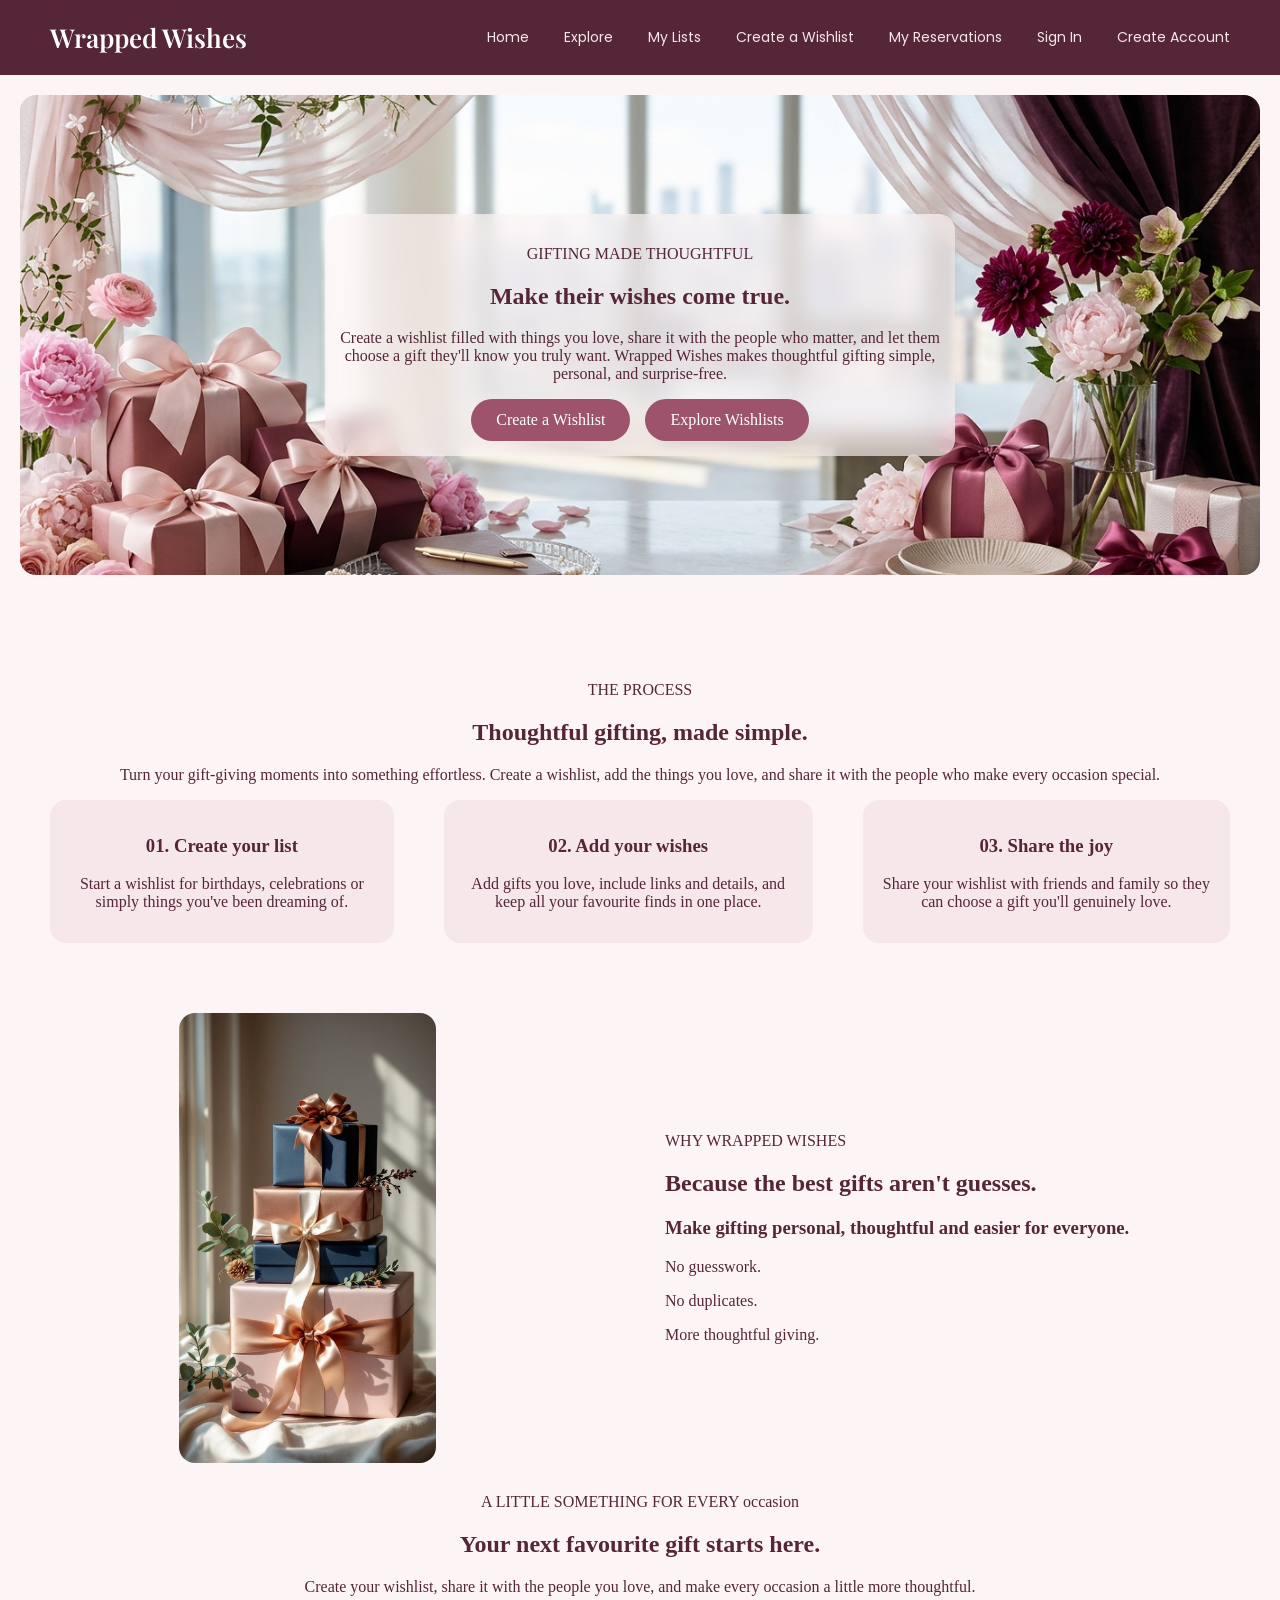
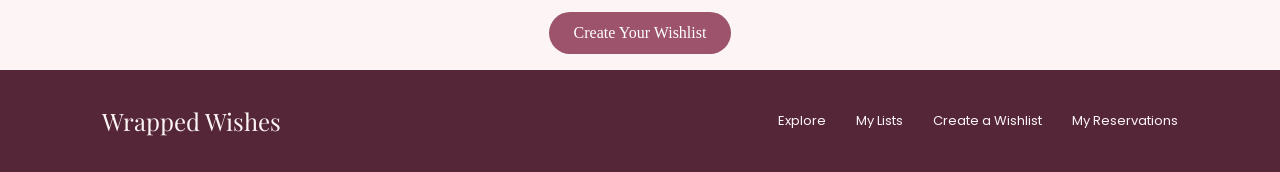
==== commit eaaa699c: "Add my change to footer" ====
--- a/index.html
+++ b/index.html
@@ -101,16 +101,7 @@
       <section class="footer">
         
 
-<footer>
-  <a class="logo" href="index.html">Wrapped Wishes</a>
 
-  <div class="footer-links">
-    <a href="explore.html">Explore</a>
-    <a href="dashboard.html">My Lists</a>
-    <a href="create-wishlist.html">Create a Wishlist</a>
-    <a href="reservations.html">My Reservations</a>
-  </div>
-</footer>
 
 
       </section>
--- a/css/style.css
+++ b/css/style.css
@@ -27,12 +27,13 @@
 nav a:hover {
   color: var(--berry);
 }
-.logo {
-  color: var(--deep-plum);
+nav a.logo {
+  color: #ffffff;
   font-family: "Playfair Display", serif;
   font-size: 26px;
   font-weight: 600;
 }
+
 .nav-links {
   display: flex;
   gap: 35px;
@@ -394,11 +395,7 @@
     font-size: 14px;
    justify-content: center;
 }
-.wishlist-body{
-  margin: 100px;
-  margin-top: 15px;
- 
-}
+
 #wishlist-form {
     background-color: var(--porcelain);
     width: 100%;
@@ -626,3 +623,8 @@
   text-decoration: none;
 }
 .account:hover {color: #d99baa;}
+nav a.logo,
+nav a.logo:visited,
+nav a.logo:hover {
+  color: #ffffff;
+}
